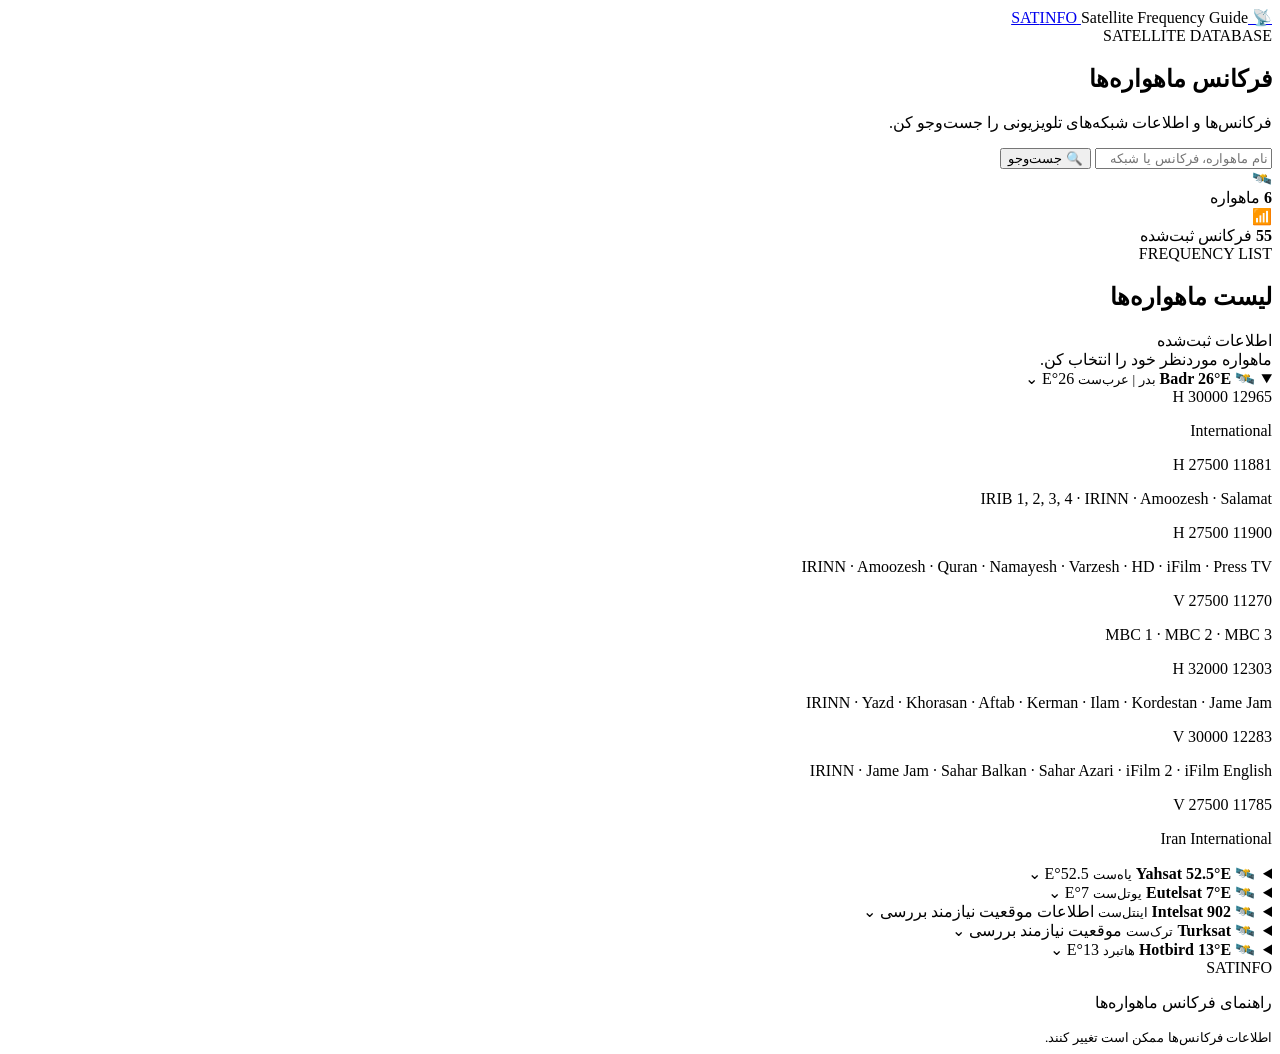
==== index.html @ f71c2d6f "Add files via upload" ====
<!DOCTYPE html>
<html lang="fa" dir="rtl">
<head>
    <meta charset="UTF-8">
    <meta name="viewport" content="width=device-width, initial-scale=1">

    <meta name="theme-color" content="#0b1120">
    <meta name="description"
          content="مرجع فرکانس ماهواره‌ها و اطلاعات شبکه‌های تلویزیونی">

    <title>SAT | فرکانس ماهواره‌ها</title>

    <link rel="stylesheet" href="Satsat.css">
    <script src="satsat.js" defer></script>
</head>

<body>

<header class="header">
    <a href="#" class="logo">
        <span class="logo-icon">📡</span>
        <span>SAT<span class="logo-blue">INFO</span></span>
    </a>

    <span class="header-label">Satellite Frequency Guide</span>
</header>

<main class="container">

    <section class="hero">
        <span class="hero-badge">SATELLITE DATABASE</span>

        <h1>فرکانس ماهواره‌ها</h1>

        <p>
            فرکانس‌ها و اطلاعات شبکه‌های تلویزیونی را جست‌وجو کن.
        </p>

        <form class="search-box" id="searchForm">
            <input
                type="search"
                id="search"
                placeholder="نام ماهواره، فرکانس یا شبکه..."
                autocomplete="off"
                aria-label="جست‌وجوی ماهواره، فرکانس یا شبکه"
            >

            <button type="submit" aria-label="جست‌وجو">
                🔍 جست‌وجو
            </button>
        </form>

        <button type="button" id="clearSearch" class="clear-button" hidden>
            پاک کردن جست‌وجو ✕
        </button>
    </section>

    <section class="stats">
        <div class="stat-card">
            <span class="stat-icon">🛰️</span>
            <div>
                <strong id="satelliteCount">6</strong>
                <span>ماهواره</span>
            </div>
        </div>

        <div class="stat-card">
            <span class="stat-icon">📶</span>
            <div>
                <strong id="frequencyCount">0</strong>
                <span>فرکانس ثبت‌شده</span>
            </div>
        </div>
    </section>

    <section class="frequency-section">

        <div class="section-heading">
            <div>
                <span class="section-label">FREQUENCY LIST</span>
                <h2>لیست ماهواره‌ها</h2>
            </div>

            <span class="live-badge">
                <span class="live-dot"></span>
                اطلاعات ثبت‌شده
            </span>
        </div>

        <div id="result" class="result" role="status" aria-live="polite">
            ماهواره موردنظر خود را انتخاب کن.
        </div>

        <div class="satellite-list">

            <!-- BADR -->
            <details class="sat-card" open>
                <summary>
                    <span class="sat-icon">🛰️</span>
                    <span class="sat-name">
                        <strong>Badr 26°E</strong>
                        <small>بدر | عرب‌ست</small>
                    </span>
                    <span class="sat-position">26°E</span>
                    <span class="arrow">⌄</span>
                </summary>

                <div class="frequency-list">

                    <article class="frequency-card">
                        <div class="frequency-number">12965 H 30000</div>
                        <p>International</p>
                    </article>

                    <article class="frequency-card">
                        <div class="frequency-number">11881 H 27500</div>
                        <p>IRIB 1, 2, 3, 4 · IRINN · Amoozesh · Salamat</p>
                    </article>

                    <article class="frequency-card">
                        <div class="frequency-number">11900 H 27500</div>
                        <p>IRINN · Amoozesh · Quran · Namayesh · Varzesh · HD · iFilm · Press TV</p>
                    </article>

                    <article class="frequency-card">
                        <div class="frequency-number">11270 V 27500</div>
                        <p>MBC 1 · MBC 2 · MBC 3</p>
                    </article>

                    <article class="frequency-card">
                        <div class="frequency-number">12303 H 32000</div>
                        <p>IRINN · Yazd · Khorasan · Aftab · Kerman · Ilam · Kordestan · Jame Jam</p>
                    </article>

                    <article class="frequency-card">
                        <div class="frequency-number">12283 V 30000</div>
                        <p>IRINN · Jame Jam · Sahar Balkan · Sahar Azari · iFilm 2 · iFilm English</p>
                    </article>

                    <article class="frequency-card">
                        <div class="frequency-number">11785 V 27500</div>
                        <p>Iran International</p>
                    </article>

                </div>
            </details>

            <!-- YAHSAT -->
            <details class="sat-card">
                <summary>
                    <span class="sat-icon">🛰️</span>
                    <span class="sat-name">
                        <strong>Yahsat 52.5°E</strong>
                        <small>یاه‌ست</small>
                    </span>
                    <span class="sat-position">52.5°E</span>
                    <span class="arrow">⌄</span>
                </summary>

                <div class="frequency-list">

                    <article class="frequency-card">
                        <div class="frequency-number">10761 V 27500</div>
                        <p>Mellig TV</p>
                    </article>

                    <article class="frequency-card">
                        <div class="frequency-number">11419 V 27500</div>
                        <p>Zed TV</p>
                    </article>

                    <article class="frequency-card">
                        <div class="frequency-number">10762 V 27500</div>
                        <p>NET TV · BBC News Persian · DeJ TV · Persian Doc · Persian Sport</p>
                    </article>

                    <article class="frequency-card">
                        <div class="frequency-number">11996 V 27500</div>
                        <p>BBC · VOA · Iran International · Iran Farda · CNN · MBC Persia · GOD TV</p>
                    </article>

                    <article class="frequency-card">
                        <div class="frequency-number">12595 V 27500</div>
                        <p>Azadi · Mohabat TV · Radio Javan · Hodh​​od TV</p>
                    </article>

                    <article class="frequency-card">
                        <div class="frequency-number">10887 V 27500</div>
                        <p>Persians · Radio Javan · Varzesh TV2 · XOTV · 24Box · Pershiana 2 · Pershiana 5</p>
                    </article>

                    <article class="frequency-card">
                        <div class="frequency-number">11766 V 27500</div>
                        <p>Kanal Jadid · Didgah TV · Khaneh Honarmandan · Persians Music · Tapes TV · ITN · T2 · 30TV · Ruby Music · Toosheh TV · My TV · Khanefilm · ATV · Ganghozor · Tin TV · PN TV</p>
                    </article>

                    <article class="frequency-card">
                        <div class="frequency-number">11881 V 27500</div>
                        <p>GEM · RUBIX · RIVER · GEM TV</p>
                    </article>

                    <article class="frequency-card">
                        <div class="frequency-number">11958 V 27500</div>
                        <p>Kalame TV · Khatere · Iran B Marz · Iran Beauty · Komala TV · Tile TV · Ruby One</p>
                    </article>

                    <article class="frequency-card">
                        <div class="frequency-number">12015 H 27500</div>
                        <p>TOLO HD · Lem​​at HD · TOLO News · Shamshad · 1TV HD · Tamadon · Noor TV · AMC · Afghan · Arezo TV</p>
                    </article>

                    <article class="frequency-card">
                        <div class="frequency-number">12034 V 27500</div>
                        <p>ONYX HD · RUBIX HD · RIVER HD · 24B HD · GEM TV</p>
                    </article>

                    <article class="frequency-card">
                        <div class="frequency-number">12149 V 27500</div>
                        <p>Golden TV · Interaz TV · City TV · Movie Time · Tapesh HD</p>
                    </article>

                    <article class="frequency-card">
                        <div class="frequency-number">10803 H 27500</div>
                        <p>Persiana 1–5 · Varzesh 1–4 · Poker TV</p>
                    </article>

                    <article class="frequency-card">
                        <div class="frequency-number">10845 V 27500</div>
                        <p>Persiana Junior · Persiana Cinema · Ava Series · 11TV · Zen TV · Asr TV · Oxir TV · Didar TV · Ava Family HD</p>
                    </article>

                    <article class="frequency-card">
                        <div class="frequency-number">11785 H 27500</div>
                        <p>اطلاعات شبکه ثبت نشده</p>
                    </article>

                    <article class="frequency-card">
                        <div class="frequency-number">10877 V 27500</div>
                        <p>اطلاعات شبکه ثبت نشده</p>
                    </article>

                    <article class="frequency-card">
                        <div class="frequency-number">10846 V 27500</div>
                        <p>اطلاعات شبکه ثبت نشده</p>
                    </article>

                    <article class="frequency-card">
                        <div class="frequency-number">11421 H 27500</div>
                        <p>اطلاعات شبکه ثبت نشده</p>
                    </article>

                    <article class="frequency-card">
                        <div class="frequency-number">11977 H 27500</div>
                        <p>اطلاعات شبکه ثبت نشده</p>
                    </article>

                    <article class="frequency-card">
                        <div class="frequency-number">11343 H 27500</div>
                        <p>اطلاعات شبکه ثبت نشده</p>
                    </article>

                    <article class="frequency-card">
                        <div class="frequency-number">12246 H 27500</div>
                        <p>اطلاعات شبکه ثبت نشده</p>
                    </article>

                    <article class="frequency-card">
                        <div class="frequency-number">11843 V 27500</div>
                        <p>International</p>
                    </article>

                </div>
            </details>

            <!-- EUTELSAT -->
            <details class="sat-card">
                <summary>
                    <span class="sat-icon">🛰️</span>
                    <span class="sat-name">
                        <strong>Eutelsat 7°E</strong>
                        <small>یوتل‌ست</small>
                    </span>
                    <span class="sat-position">7°E</span>
                    <span class="arrow">⌄</span>
                </summary>

                <div class="frequency-list">

                    <article class="frequency-card">
                        <div class="frequency-number">11262 H 27500</div>
                        <p>International</p>
                    </article>

                    <article class="frequency-card">
                        <div class="frequency-number">10721 H 22000</div>
                        <p>BBC · Simaye Azadi · Manoto</p>
                    </article>

                    <article class="frequency-card">
                        <div class="frequency-number">11304 H 22700</div>
                        <p>Melody HD · Confirm HD · Cineastes HD · Iran International</p>
                    </article>

                    <article class="frequency-card">
                        <div class="frequency-number">11221 H 27500</div>
                        <p>PARS TV · Andisheh TV · Iran International · Kanal Yek · Iran Farda</p>
                    </article>

                    <article class="frequency-card">
                        <div class="frequency-number">11345 H 27500</div>
                        <p>ICC · Didgah TV · Manoto · 4Music · Confirm · Cine Series · Avang</p>
                    </article>

                    <article class="frequency-card">
                        <div class="frequency-number">11324 V 29700</div>
                        <p>iFilm HD · PMC HD · Barbara TV HD · Manoto +1/+2 · Fashion TV HD</p>
                    </article>

                    <article class="frequency-card">
                        <div class="frequency-number">11387 H 27500</div>
                        <p>BBC Persia HD · Manoto +1/+2</p>
                    </article>

                    <article class="frequency-card">
                        <div class="frequency-number">11325 V 30000</div>
                        <p>Barbara HD · PMC HD · Manoto · Cine Film</p>
                    </article>

                </div>
            </details>

            <!-- INTELSAT -->
            <details class="sat-card">
                <summary>
                    <span class="sat-icon">🛰️</span>
                    <span class="sat-name">
                        <strong>Intelsat 902</strong>
                        <small>اینتل‌ست</small>
                    </span>
                    <span class="sat-position">اطلاعات موقعیت نیازمند بررسی</span>
                    <span class="arrow">⌄</span>
                </summary>

                <div class="frequency-list">

                    <article class="frequency-card">
                        <div class="frequency-number">11555 V 30000</div>
                        <p>IRIB 1, 2, 3, 4 · IRINN</p>
                    </article>

                    <article class="frequency-card">
                        <div class="frequency-number">11030 V 3500</div>
                        <p>اطلاعات شبکه ثبت نشده</p>
                    </article>

                    <article class="frequency-card">
                        <div class="frequency-number">11002 V 3500</div>
                        <p>اطلاعات شبکه ثبت نشده</p>
                    </article>

                    <article class="frequency-card">
                        <div class="frequency-number">10989 V 1600</div>
                        <p>اطلاعات شبکه ثبت نشده</p>
                    </article>

                </div>
            </details>

            <!-- TURKSAT -->
            <details class="sat-card">
                <summary>
                    <span class="sat-icon">🛰️</span>
                    <span class="sat-name">
                        <strong>Turksat</strong>
                        <small>ترک‌ست</small>
                    </span>
                    <span class="sat-position">موقعیت نیازمند بررسی</span>
                    <span class="arrow">⌄</span>
                </summary>

                <div class="frequency-list">

                    <article class="frequency-card">
                        <div class="frequency-number">11637 H 30000</div>
                        <p>IRIB 1, 2, 3, 4 · Tehran</p>
                    </article>

                    <article class="frequency-card">
                        <div class="frequency-number">11785 H 27500</div>
                        <p>اطلاعات شبکه ثبت نشده</p>
                    </article>

                    <article class="frequency-card">
                        <div class="frequency-number">11977 H 27500</div>
                        <p>اطلاعات شبکه ثبت نشده</p>
                    </article>

                    <article class="frequency-card">
                        <div class="frequency-number">12329 H 6666</div>
                        <p>اطلاعات شبکه ثبت نشده</p>
                    </article>

                    <article class="frequency-card">
                        <div class="frequency-number">12015 H 27500</div>
                        <p>اطلاعات شبکه ثبت نشده</p>
                    </article>

                    <article class="frequency-card">
                        <div class="frequency-number">12356 H 7100</div>
                        <p>اطلاعات شبکه ثبت نشده</p>
                    </article>

                    <article class="frequency-card">
                        <div class="frequency-number">12245 H 27500</div>
                        <p>اطلاعات شبکه ثبت نشده</p>
                    </article>

                </div>
            </details>

            <!-- HOTBIRD -->
            <details class="sat-card">
                <summary>
                    <span class="sat-icon">🛰️</span>
                    <span class="sat-name">
                        <strong>Hotbird 13°E</strong>
                        <small>هاتبرد</small>
                    </span>
                    <span class="sat-position">13°E</span>
                    <span class="arrow">⌄</span>
                </summary>

                <div class="frequency-list">

                    <article class="frequency-card">
                        <div class="frequency-number">10775 H 30000</div>
                        <p>IRINN · Quran · iFilm · Nasim · Jame Jam · Press TV</p>
                    </article>

                    <article class="frequency-card">
                        <div class="frequency-number">12322 H 27500</div>
                        <p>BBC Persian · Iran International</p>
                    </article>

                    <article class="frequency-card">
                        <div class="frequency-number">11137 H 27500</div>
                        <p>اطلاعات شبکه ثبت نشده</p>
                    </article>

                    <article class="frequency-card">
                        <div class="frequency-number">12226 V 27500</div>
                        <p>اطلاعات شبکه ثبت نشده</p>
                    </article>

                    <article class="frequency-card">
                        <div class="frequency-number">11373 H 27500</div>
                        <p>اطلاعات شبکه ثبت نشده</p>
                    </article>

                    <article class="frequency-card">
                        <div class="frequency-number">11604 H 27500</div>
                        <p>اطلاعات شبکه ثبت نشده</p>
                    </article>

                    <article class="frequency-card">
                        <div class="frequency-number">11471 V 27500</div>
                        <p>اطلاعات شبکه ثبت نشده</p>
                    </article>

                </div>
            </details>

        </div>

        <div id="emptyState" class="empty-state" hidden>
            <span>🔎</span>
            <h3>نتیجه‌ای پیدا نشد</h3>
            <p>نام ماهواره، شبکه یا فرکانس را بررسی کن.</p>
        </div>

    </section>

</main>

<footer class="footer">
    <div class="footer-logo">SAT<span>INFO</span></div>
    <p>راهنمای فرکانس ماهواره‌ها</p>
    <small>اطلاعات فرکانس‌ها ممکن است تغییر کنند.</small>
</footer>

</body>
</html>
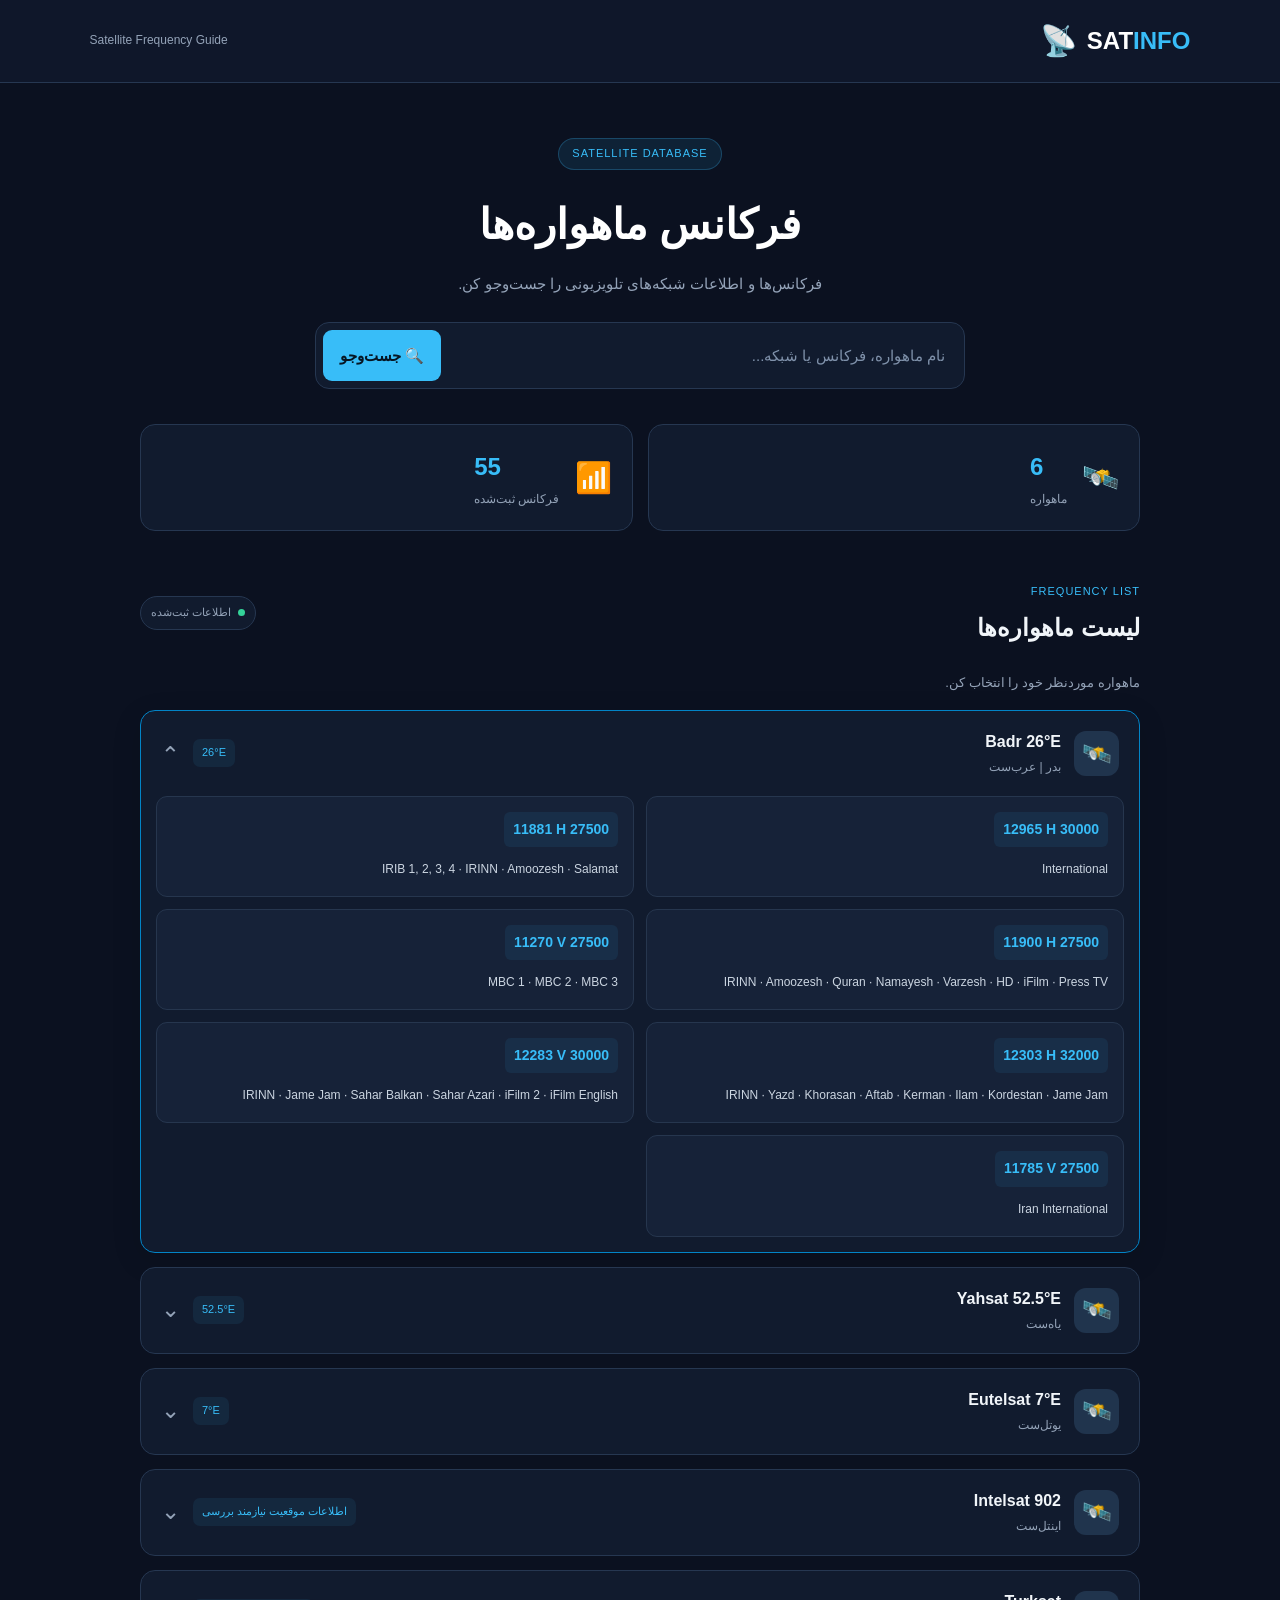
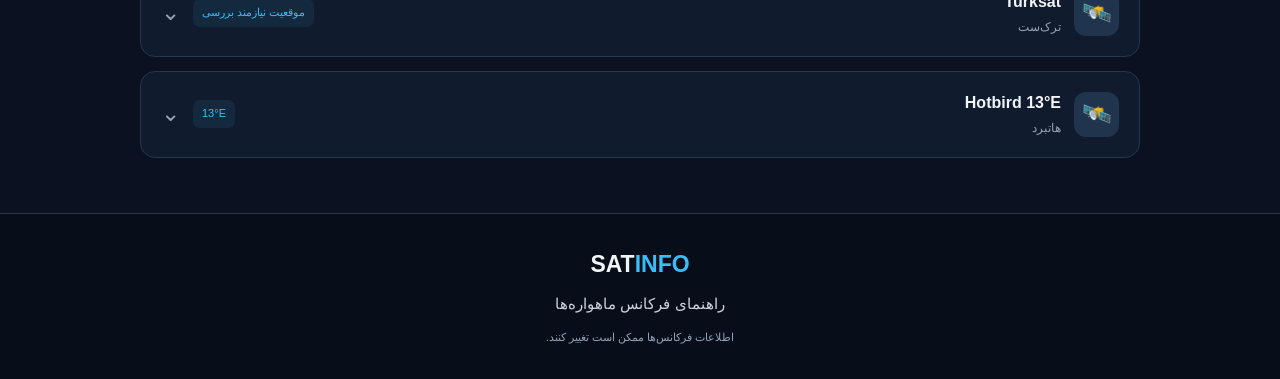
==== commit a50f7b97: "Update index.html" ====
--- a/index.html
+++ b/index.html
@@ -1,492 +1,492 @@
-<!DOCTYPE html>
-<html lang="fa" dir="rtl">
-<head>
-    <meta charset="UTF-8">
-    <meta name="viewport" content="width=device-width, initial-scale=1">
-
-    <meta name="theme-color" content="#0b1120">
-    <meta name="description"
-          content="مرجع فرکانس ماهواره‌ها و اطلاعات شبکه‌های تلویزیونی">
-
-    <title>SAT | فرکانس ماهواره‌ها</title>
-
-    <link rel="stylesheet" href="Satsat.css">
-    <script src="satsat.js" defer></script>
-</head>
-
-<body>
-
-<header class="header">
-    <a href="#" class="logo">
-        <span class="logo-icon">📡</span>
-        <span>SAT<span class="logo-blue">INFO</span></span>
-    </a>
-
-    <span class="header-label">Satellite Frequency Guide</span>
-</header>
-
-<main class="container">
-
-    <section class="hero">
-        <span class="hero-badge">SATELLITE DATABASE</span>
-
-        <h1>فرکانس ماهواره‌ها</h1>
-
-        <p>
-            فرکانس‌ها و اطلاعات شبکه‌های تلویزیونی را جست‌وجو کن.
-        </p>
-
-        <form class="search-box" id="searchForm">
-            <input
-                type="search"
-                id="search"
-                placeholder="نام ماهواره، فرکانس یا شبکه..."
-                autocomplete="off"
-                aria-label="جست‌وجوی ماهواره، فرکانس یا شبکه"
-            >
-
-            <button type="submit" aria-label="جست‌وجو">
-                🔍 جست‌وجو
-            </button>
-        </form>
-
-        <button type="button" id="clearSearch" class="clear-button" hidden>
-            پاک کردن جست‌وجو ✕
-        </button>
-    </section>
-
-    <section class="stats">
-        <div class="stat-card">
-            <span class="stat-icon">🛰️</span>
-            <div>
-                <strong id="satelliteCount">6</strong>
-                <span>ماهواره</span>
-            </div>
-        </div>
-
-        <div class="stat-card">
-            <span class="stat-icon">📶</span>
-            <div>
-                <strong id="frequencyCount">0</strong>
-                <span>فرکانس ثبت‌شده</span>
-            </div>
-        </div>
-    </section>
-
-    <section class="frequency-section">
-
-        <div class="section-heading">
-            <div>
-                <span class="section-label">FREQUENCY LIST</span>
-                <h2>لیست ماهواره‌ها</h2>
-            </div>
-
-            <span class="live-badge">
-                <span class="live-dot"></span>
-                اطلاعات ثبت‌شده
-            </span>
-        </div>
-
-        <div id="result" class="result" role="status" aria-live="polite">
-            ماهواره موردنظر خود را انتخاب کن.
-        </div>
-
-        <div class="satellite-list">
-
-            <!-- BADR -->
-            <details class="sat-card" open>
-                <summary>
-                    <span class="sat-icon">🛰️</span>
-                    <span class="sat-name">
-                        <strong>Badr 26°E</strong>
-                        <small>بدر | عرب‌ست</small>
-                    </span>
-                    <span class="sat-position">26°E</span>
-                    <span class="arrow">⌄</span>
-                </summary>
-
-                <div class="frequency-list">
-
-                    <article class="frequency-card">
-                        <div class="frequency-number">12965 H 30000</div>
-                        <p>International</p>
-                    </article>
-
-                    <article class="frequency-card">
-                        <div class="frequency-number">11881 H 27500</div>
-                        <p>IRIB 1, 2, 3, 4 · IRINN · Amoozesh · Salamat</p>
-                    </article>
-
-                    <article class="frequency-card">
-                        <div class="frequency-number">11900 H 27500</div>
-                        <p>IRINN · Amoozesh · Quran · Namayesh · Varzesh · HD · iFilm · Press TV</p>
-                    </article>
-
-                    <article class="frequency-card">
-                        <div class="frequency-number">11270 V 27500</div>
-                        <p>MBC 1 · MBC 2 · MBC 3</p>
-                    </article>
-
-                    <article class="frequency-card">
-                        <div class="frequency-number">12303 H 32000</div>
-                        <p>IRINN · Yazd · Khorasan · Aftab · Kerman · Ilam · Kordestan · Jame Jam</p>
-                    </article>
-
-                    <article class="frequency-card">
-                        <div class="frequency-number">12283 V 30000</div>
-                        <p>IRINN · Jame Jam · Sahar Balkan · Sahar Azari · iFilm 2 · iFilm English</p>
-                    </article>
-
-                    <article class="frequency-card">
-                        <div class="frequency-number">11785 V 27500</div>
-                        <p>Iran International</p>
-                    </article>
-
-                </div>
-            </details>
-
-            <!-- YAHSAT -->
-            <details class="sat-card">
-                <summary>
-                    <span class="sat-icon">🛰️</span>
-                    <span class="sat-name">
-                        <strong>Yahsat 52.5°E</strong>
-                        <small>یاه‌ست</small>
-                    </span>
-                    <span class="sat-position">52.5°E</span>
-                    <span class="arrow">⌄</span>
-                </summary>
-
-                <div class="frequency-list">
-
-                    <article class="frequency-card">
-                        <div class="frequency-number">10761 V 27500</div>
-                        <p>Mellig TV</p>
-                    </article>
-
-                    <article class="frequency-card">
-                        <div class="frequency-number">11419 V 27500</div>
-                        <p>Zed TV</p>
-                    </article>
-
-                    <article class="frequency-card">
-                        <div class="frequency-number">10762 V 27500</div>
-                        <p>NET TV · BBC News Persian · DeJ TV · Persian Doc · Persian Sport</p>
-                    </article>
-
-                    <article class="frequency-card">
-                        <div class="frequency-number">11996 V 27500</div>
-                        <p>BBC · VOA · Iran International · Iran Farda · CNN · MBC Persia · GOD TV</p>
-                    </article>
-
-                    <article class="frequency-card">
-                        <div class="frequency-number">12595 V 27500</div>
-                        <p>Azadi · Mohabat TV · Radio Javan · Hodh​​od TV</p>
-                    </article>
-
-                    <article class="frequency-card">
-                        <div class="frequency-number">10887 V 27500</div>
-                        <p>Persians · Radio Javan · Varzesh TV2 · XOTV · 24Box · Pershiana 2 · Pershiana 5</p>
-                    </article>
-
-                    <article class="frequency-card">
-                        <div class="frequency-number">11766 V 27500</div>
-                        <p>Kanal Jadid · Didgah TV · Khaneh Honarmandan · Persians Music · Tapes TV · ITN · T2 · 30TV · Ruby Music · Toosheh TV · My TV · Khanefilm · ATV · Ganghozor · Tin TV · PN TV</p>
-                    </article>
-
-                    <article class="frequency-card">
-                        <div class="frequency-number">11881 V 27500</div>
-                        <p>GEM · RUBIX · RIVER · GEM TV</p>
-                    </article>
-
-                    <article class="frequency-card">
-                        <div class="frequency-number">11958 V 27500</div>
-                        <p>Kalame TV · Khatere · Iran B Marz · Iran Beauty · Komala TV · Tile TV · Ruby One</p>
-                    </article>
-
-                    <article class="frequency-card">
-                        <div class="frequency-number">12015 H 27500</div>
-                        <p>TOLO HD · Lem​​at HD · TOLO News · Shamshad · 1TV HD · Tamadon · Noor TV · AMC · Afghan · Arezo TV</p>
-                    </article>
-
-                    <article class="frequency-card">
-                        <div class="frequency-number">12034 V 27500</div>
-                        <p>ONYX HD · RUBIX HD · RIVER HD · 24B HD · GEM TV</p>
-                    </article>
-
-                    <article class="frequency-card">
-                        <div class="frequency-number">12149 V 27500</div>
-                        <p>Golden TV · Interaz TV · City TV · Movie Time · Tapesh HD</p>
-                    </article>
-
-                    <article class="frequency-card">
-                        <div class="frequency-number">10803 H 27500</div>
-                        <p>Persiana 1–5 · Varzesh 1–4 · Poker TV</p>
-                    </article>
-
-                    <article class="frequency-card">
-                        <div class="frequency-number">10845 V 27500</div>
-                        <p>Persiana Junior · Persiana Cinema · Ava Series · 11TV · Zen TV · Asr TV · Oxir TV · Didar TV · Ava Family HD</p>
-                    </article>
-
-                    <article class="frequency-card">
-                        <div class="frequency-number">11785 H 27500</div>
-                        <p>اطلاعات شبکه ثبت نشده</p>
-                    </article>
-
-                    <article class="frequency-card">
-                        <div class="frequency-number">10877 V 27500</div>
-                        <p>اطلاعات شبکه ثبت نشده</p>
-                    </article>
-
-                    <article class="frequency-card">
-                        <div class="frequency-number">10846 V 27500</div>
-                        <p>اطلاعات شبکه ثبت نشده</p>
-                    </article>
-
-                    <article class="frequency-card">
-                        <div class="frequency-number">11421 H 27500</div>
-                        <p>اطلاعات شبکه ثبت نشده</p>
-                    </article>
-
-                    <article class="frequency-card">
-                        <div class="frequency-number">11977 H 27500</div>
-                        <p>اطلاعات شبکه ثبت نشده</p>
-                    </article>
-
-                    <article class="frequency-card">
-                        <div class="frequency-number">11343 H 27500</div>
-                        <p>اطلاعات شبکه ثبت نشده</p>
-                    </article>
-
-                    <article class="frequency-card">
-                        <div class="frequency-number">12246 H 27500</div>
-                        <p>اطلاعات شبکه ثبت نشده</p>
-                    </article>
-
-                    <article class="frequency-card">
-                        <div class="frequency-number">11843 V 27500</div>
-                        <p>International</p>
-                    </article>
-
-                </div>
-            </details>
-
-            <!-- EUTELSAT -->
-            <details class="sat-card">
-                <summary>
-                    <span class="sat-icon">🛰️</span>
-                    <span class="sat-name">
-                        <strong>Eutelsat 7°E</strong>
-                        <small>یوتل‌ست</small>
-                    </span>
-                    <span class="sat-position">7°E</span>
-                    <span class="arrow">⌄</span>
-                </summary>
-
-                <div class="frequency-list">
-
-                    <article class="frequency-card">
-                        <div class="frequency-number">11262 H 27500</div>
-                        <p>International</p>
-                    </article>
-
-                    <article class="frequency-card">
-                        <div class="frequency-number">10721 H 22000</div>
-                        <p>BBC · Simaye Azadi · Manoto</p>
-                    </article>
-
-                    <article class="frequency-card">
-                        <div class="frequency-number">11304 H 22700</div>
-                        <p>Melody HD · Confirm HD · Cineastes HD · Iran International</p>
-                    </article>
-
-                    <article class="frequency-card">
-                        <div class="frequency-number">11221 H 27500</div>
-                        <p>PARS TV · Andisheh TV · Iran International · Kanal Yek · Iran Farda</p>
-                    </article>
-
-                    <article class="frequency-card">
-                        <div class="frequency-number">11345 H 27500</div>
-                        <p>ICC · Didgah TV · Manoto · 4Music · Confirm · Cine Series · Avang</p>
-                    </article>
-
-                    <article class="frequency-card">
-                        <div class="frequency-number">11324 V 29700</div>
-                        <p>iFilm HD · PMC HD · Barbara TV HD · Manoto +1/+2 · Fashion TV HD</p>
-                    </article>
-
-                    <article class="frequency-card">
-                        <div class="frequency-number">11387 H 27500</div>
-                        <p>BBC Persia HD · Manoto +1/+2</p>
-                    </article>
-
-                    <article class="frequency-card">
-                        <div class="frequency-number">11325 V 30000</div>
-                        <p>Barbara HD · PMC HD · Manoto · Cine Film</p>
-                    </article>
-
-                </div>
-            </details>
-
-            <!-- INTELSAT -->
-            <details class="sat-card">
-                <summary>
-                    <span class="sat-icon">🛰️</span>
-                    <span class="sat-name">
-                        <strong>Intelsat 902</strong>
-                        <small>اینتل‌ست</small>
-                    </span>
-                    <span class="sat-position">اطلاعات موقعیت نیازمند بررسی</span>
-                    <span class="arrow">⌄</span>
-                </summary>
-
-                <div class="frequency-list">
-
-                    <article class="frequency-card">
-                        <div class="frequency-number">11555 V 30000</div>
-                        <p>IRIB 1, 2, 3, 4 · IRINN</p>
-                    </article>
-
-                    <article class="frequency-card">
-                        <div class="frequency-number">11030 V 3500</div>
-                        <p>اطلاعات شبکه ثبت نشده</p>
-                    </article>
-
-                    <article class="frequency-card">
-                        <div class="frequency-number">11002 V 3500</div>
-                        <p>اطلاعات شبکه ثبت نشده</p>
-                    </article>
-
-                    <article class="frequency-card">
-                        <div class="frequency-number">10989 V 1600</div>
-                        <p>اطلاعات شبکه ثبت نشده</p>
-                    </article>
-
-                </div>
-            </details>
-
-            <!-- TURKSAT -->
-            <details class="sat-card">
-                <summary>
-                    <span class="sat-icon">🛰️</span>
-                    <span class="sat-name">
-                        <strong>Turksat</strong>
-                        <small>ترک‌ست</small>
-                    </span>
-                    <span class="sat-position">موقعیت نیازمند بررسی</span>
-                    <span class="arrow">⌄</span>
-                </summary>
-
-                <div class="frequency-list">
-
-                    <article class="frequency-card">
-                        <div class="frequency-number">11637 H 30000</div>
-                        <p>IRIB 1, 2, 3, 4 · Tehran</p>
-                    </article>
-
-                    <article class="frequency-card">
-                        <div class="frequency-number">11785 H 27500</div>
-                        <p>اطلاعات شبکه ثبت نشده</p>
-                    </article>
-
-                    <article class="frequency-card">
-                        <div class="frequency-number">11977 H 27500</div>
-                        <p>اطلاعات شبکه ثبت نشده</p>
-                    </article>
-
-                    <article class="frequency-card">
-                        <div class="frequency-number">12329 H 6666</div>
-                        <p>اطلاعات شبکه ثبت نشده</p>
-                    </article>
-
-                    <article class="frequency-card">
-                        <div class="frequency-number">12015 H 27500</div>
-                        <p>اطلاعات شبکه ثبت نشده</p>
-                    </article>
-
-                    <article class="frequency-card">
-                        <div class="frequency-number">12356 H 7100</div>
-                        <p>اطلاعات شبکه ثبت نشده</p>
-                    </article>
-
-                    <article class="frequency-card">
-                        <div class="frequency-number">12245 H 27500</div>
-                        <p>اطلاعات شبکه ثبت نشده</p>
-                    </article>
-
-                </div>
-            </details>
-
-            <!-- HOTBIRD -->
-            <details class="sat-card">
-                <summary>
-                    <span class="sat-icon">🛰️</span>
-                    <span class="sat-name">
-                        <strong>Hotbird 13°E</strong>
-                        <small>هاتبرد</small>
-                    </span>
-                    <span class="sat-position">13°E</span>
-                    <span class="arrow">⌄</span>
-                </summary>
-
-                <div class="frequency-list">
-
-                    <article class="frequency-card">
-                        <div class="frequency-number">10775 H 30000</div>
-                        <p>IRINN · Quran · iFilm · Nasim · Jame Jam · Press TV</p>
-                    </article>
-
-                    <article class="frequency-card">
-                        <div class="frequency-number">12322 H 27500</div>
-                        <p>BBC Persian · Iran International</p>
-                    </article>
-
-                    <article class="frequency-card">
-                        <div class="frequency-number">11137 H 27500</div>
-                        <p>اطلاعات شبکه ثبت نشده</p>
-                    </article>
-
-                    <article class="frequency-card">
-                        <div class="frequency-number">12226 V 27500</div>
-                        <p>اطلاعات شبکه ثبت نشده</p>
-                    </article>
-
-                    <article class="frequency-card">
-                        <div class="frequency-number">11373 H 27500</div>
-                        <p>اطلاعات شبکه ثبت نشده</p>
-                    </article>
-
-                    <article class="frequency-card">
-                        <div class="frequency-number">11604 H 27500</div>
-                        <p>اطلاعات شبکه ثبت نشده</p>
-                    </article>
-
-                    <article class="frequency-card">
-                        <div class="frequency-number">11471 V 27500</div>
-                        <p>اطلاعات شبکه ثبت نشده</p>
-                    </article>
-
-                </div>
-            </details>
-
-        </div>
-
-        <div id="emptyState" class="empty-state" hidden>
-            <span>🔎</span>
-            <h3>نتیجه‌ای پیدا نشد</h3>
-            <p>نام ماهواره، شبکه یا فرکانس را بررسی کن.</p>
-        </div>
-
-    </section>
-
-</main>
-
-<footer class="footer">
-    <div class="footer-logo">SAT<span>INFO</span></div>
-    <p>راهنمای فرکانس ماهواره‌ها</p>
-    <small>اطلاعات فرکانس‌ها ممکن است تغییر کنند.</small>
-</footer>
-
-</body>
-</html>+<!DOCTYPE html>
+<html lang="fa" dir="rtl">
+<head>
+    <meta charset="UTF-8">
+    <meta name="viewport" content="width=device-width, initial-scale=1">
+
+    <meta name="theme-color" content="#0b1120">
+    <meta name="description"
+          content="مرجع فرکانس ماهواره‌ها و اطلاعات شبکه‌های تلویزیونی">
+
+    <title>SAT | فرکانس ماهواره‌ها</title>
+
+    <link rel="stylesheet" href="satsat.css">
+    <script src="satsat.js" defer></script>
+</head>
+
+<body>
+
+<header class="header">
+    <a href="#" class="logo">
+        <span class="logo-icon">📡</span>
+        <span>SAT<span class="logo-blue">INFO</span></span>
+    </a>
+
+    <span class="header-label">Satellite Frequency Guide</span>
+</header>
+
+<main class="container">
+
+    <section class="hero">
+        <span class="hero-badge">SATELLITE DATABASE</span>
+
+        <h1>فرکانس ماهواره‌ها</h1>
+
+        <p>
+            فرکانس‌ها و اطلاعات شبکه‌های تلویزیونی را جست‌وجو کن.
+        </p>
+
+        <form class="search-box" id="searchForm">
+            <input
+                type="search"
+                id="search"
+                placeholder="نام ماهواره، فرکانس یا شبکه..."
+                autocomplete="off"
+                aria-label="جست‌وجوی ماهواره، فرکانس یا شبکه"
+            >
+
+            <button type="submit" aria-label="جست‌وجو">
+                🔍 جست‌وجو
+            </button>
+        </form>
+
+        <button type="button" id="clearSearch" class="clear-button" hidden>
+            پاک کردن جست‌وجو ✕
+        </button>
+    </section>
+
+    <section class="stats">
+        <div class="stat-card">
+            <span class="stat-icon">🛰️</span>
+            <div>
+                <strong id="satelliteCount">6</strong>
+                <span>ماهواره</span>
+            </div>
+        </div>
+
+        <div class="stat-card">
+            <span class="stat-icon">📶</span>
+            <div>
+                <strong id="frequencyCount">0</strong>
+                <span>فرکانس ثبت‌شده</span>
+            </div>
+        </div>
+    </section>
+
+    <section class="frequency-section">
+
+        <div class="section-heading">
+            <div>
+                <span class="section-label">FREQUENCY LIST</span>
+                <h2>لیست ماهواره‌ها</h2>
+            </div>
+
+            <span class="live-badge">
+                <span class="live-dot"></span>
+                اطلاعات ثبت‌شده
+            </span>
+        </div>
+
+        <div id="result" class="result" role="status" aria-live="polite">
+            ماهواره موردنظر خود را انتخاب کن.
+        </div>
+
+        <div class="satellite-list">
+
+            <!-- BADR -->
+            <details class="sat-card" open>
+                <summary>
+                    <span class="sat-icon">🛰️</span>
+                    <span class="sat-name">
+                        <strong>Badr 26°E</strong>
+                        <small>بدر | عرب‌ست</small>
+                    </span>
+                    <span class="sat-position">26°E</span>
+                    <span class="arrow">⌄</span>
+                </summary>
+
+                <div class="frequency-list">
+
+                    <article class="frequency-card">
+                        <div class="frequency-number">12965 H 30000</div>
+                        <p>International</p>
+                    </article>
+
+                    <article class="frequency-card">
+                        <div class="frequency-number">11881 H 27500</div>
+                        <p>IRIB 1, 2, 3, 4 · IRINN · Amoozesh · Salamat</p>
+                    </article>
+
+                    <article class="frequency-card">
+                        <div class="frequency-number">11900 H 27500</div>
+                        <p>IRINN · Amoozesh · Quran · Namayesh · Varzesh · HD · iFilm · Press TV</p>
+                    </article>
+
+                    <article class="frequency-card">
+                        <div class="frequency-number">11270 V 27500</div>
+                        <p>MBC 1 · MBC 2 · MBC 3</p>
+                    </article>
+
+                    <article class="frequency-card">
+                        <div class="frequency-number">12303 H 32000</div>
+                        <p>IRINN · Yazd · Khorasan · Aftab · Kerman · Ilam · Kordestan · Jame Jam</p>
+                    </article>
+
+                    <article class="frequency-card">
+                        <div class="frequency-number">12283 V 30000</div>
+                        <p>IRINN · Jame Jam · Sahar Balkan · Sahar Azari · iFilm 2 · iFilm English</p>
+                    </article>
+
+                    <article class="frequency-card">
+                        <div class="frequency-number">11785 V 27500</div>
+                        <p>Iran International</p>
+                    </article>
+
+                </div>
+            </details>
+
+            <!-- YAHSAT -->
+            <details class="sat-card">
+                <summary>
+                    <span class="sat-icon">🛰️</span>
+                    <span class="sat-name">
+                        <strong>Yahsat 52.5°E</strong>
+                        <small>یاه‌ست</small>
+                    </span>
+                    <span class="sat-position">52.5°E</span>
+                    <span class="arrow">⌄</span>
+                </summary>
+
+                <div class="frequency-list">
+
+                    <article class="frequency-card">
+                        <div class="frequency-number">10761 V 27500</div>
+                        <p>Mellig TV</p>
+                    </article>
+
+                    <article class="frequency-card">
+                        <div class="frequency-number">11419 V 27500</div>
+                        <p>Zed TV</p>
+                    </article>
+
+                    <article class="frequency-card">
+                        <div class="frequency-number">10762 V 27500</div>
+                        <p>NET TV · BBC News Persian · DeJ TV · Persian Doc · Persian Sport</p>
+                    </article>
+
+                    <article class="frequency-card">
+                        <div class="frequency-number">11996 V 27500</div>
+                        <p>BBC · VOA · Iran International · Iran Farda · CNN · MBC Persia · GOD TV</p>
+                    </article>
+
+                    <article class="frequency-card">
+                        <div class="frequency-number">12595 V 27500</div>
+                        <p>Azadi · Mohabat TV · Radio Javan · Hodh​​od TV</p>
+                    </article>
+
+                    <article class="frequency-card">
+                        <div class="frequency-number">10887 V 27500</div>
+                        <p>Persians · Radio Javan · Varzesh TV2 · XOTV · 24Box · Pershiana 2 · Pershiana 5</p>
+                    </article>
+
+                    <article class="frequency-card">
+                        <div class="frequency-number">11766 V 27500</div>
+                        <p>Kanal Jadid · Didgah TV · Khaneh Honarmandan · Persians Music · Tapes TV · ITN · T2 · 30TV · Ruby Music · Toosheh TV · My TV · Khanefilm · ATV · Ganghozor · Tin TV · PN TV</p>
+                    </article>
+
+                    <article class="frequency-card">
+                        <div class="frequency-number">11881 V 27500</div>
+                        <p>GEM · RUBIX · RIVER · GEM TV</p>
+                    </article>
+
+                    <article class="frequency-card">
+                        <div class="frequency-number">11958 V 27500</div>
+                        <p>Kalame TV · Khatere · Iran B Marz · Iran Beauty · Komala TV · Tile TV · Ruby One</p>
+                    </article>
+
+                    <article class="frequency-card">
+                        <div class="frequency-number">12015 H 27500</div>
+                        <p>TOLO HD · Lem​​at HD · TOLO News · Shamshad · 1TV HD · Tamadon · Noor TV · AMC · Afghan · Arezo TV</p>
+                    </article>
+
+                    <article class="frequency-card">
+                        <div class="frequency-number">12034 V 27500</div>
+                        <p>ONYX HD · RUBIX HD · RIVER HD · 24B HD · GEM TV</p>
+                    </article>
+
+                    <article class="frequency-card">
+                        <div class="frequency-number">12149 V 27500</div>
+                        <p>Golden TV · Interaz TV · City TV · Movie Time · Tapesh HD</p>
+                    </article>
+
+                    <article class="frequency-card">
+                        <div class="frequency-number">10803 H 27500</div>
+                        <p>Persiana 1–5 · Varzesh 1–4 · Poker TV</p>
+                    </article>
+
+                    <article class="frequency-card">
+                        <div class="frequency-number">10845 V 27500</div>
+                        <p>Persiana Junior · Persiana Cinema · Ava Series · 11TV · Zen TV · Asr TV · Oxir TV · Didar TV · Ava Family HD</p>
+                    </article>
+
+                    <article class="frequency-card">
+                        <div class="frequency-number">11785 H 27500</div>
+                        <p>اطلاعات شبکه ثبت نشده</p>
+                    </article>
+
+                    <article class="frequency-card">
+                        <div class="frequency-number">10877 V 27500</div>
+                        <p>اطلاعات شبکه ثبت نشده</p>
+                    </article>
+
+                    <article class="frequency-card">
+                        <div class="frequency-number">10846 V 27500</div>
+                        <p>اطلاعات شبکه ثبت نشده</p>
+                    </article>
+
+                    <article class="frequency-card">
+                        <div class="frequency-number">11421 H 27500</div>
+                        <p>اطلاعات شبکه ثبت نشده</p>
+                    </article>
+
+                    <article class="frequency-card">
+                        <div class="frequency-number">11977 H 27500</div>
+                        <p>اطلاعات شبکه ثبت نشده</p>
+                    </article>
+
+                    <article class="frequency-card">
+                        <div class="frequency-number">11343 H 27500</div>
+                        <p>اطلاعات شبکه ثبت نشده</p>
+                    </article>
+
+                    <article class="frequency-card">
+                        <div class="frequency-number">12246 H 27500</div>
+                        <p>اطلاعات شبکه ثبت نشده</p>
+                    </article>
+
+                    <article class="frequency-card">
+                        <div class="frequency-number">11843 V 27500</div>
+                        <p>International</p>
+                    </article>
+
+                </div>
+            </details>
+
+            <!-- EUTELSAT -->
+            <details class="sat-card">
+                <summary>
+                    <span class="sat-icon">🛰️</span>
+                    <span class="sat-name">
+                        <strong>Eutelsat 7°E</strong>
+                        <small>یوتل‌ست</small>
+                    </span>
+                    <span class="sat-position">7°E</span>
+                    <span class="arrow">⌄</span>
+                </summary>
+
+                <div class="frequency-list">
+
+                    <article class="frequency-card">
+                        <div class="frequency-number">11262 H 27500</div>
+                        <p>International</p>
+                    </article>
+
+                    <article class="frequency-card">
+                        <div class="frequency-number">10721 H 22000</div>
+                        <p>BBC · Simaye Azadi · Manoto</p>
+                    </article>
+
+                    <article class="frequency-card">
+                        <div class="frequency-number">11304 H 22700</div>
+                        <p>Melody HD · Confirm HD · Cineastes HD · Iran International</p>
+                    </article>
+
+                    <article class="frequency-card">
+                        <div class="frequency-number">11221 H 27500</div>
+                        <p>PARS TV · Andisheh TV · Iran International · Kanal Yek · Iran Farda</p>
+                    </article>
+
+                    <article class="frequency-card">
+                        <div class="frequency-number">11345 H 27500</div>
+                        <p>ICC · Didgah TV · Manoto · 4Music · Confirm · Cine Series · Avang</p>
+                    </article>
+
+                    <article class="frequency-card">
+                        <div class="frequency-number">11324 V 29700</div>
+                        <p>iFilm HD · PMC HD · Barbara TV HD · Manoto +1/+2 · Fashion TV HD</p>
+                    </article>
+
+                    <article class="frequency-card">
+                        <div class="frequency-number">11387 H 27500</div>
+                        <p>BBC Persia HD · Manoto +1/+2</p>
+                    </article>
+
+                    <article class="frequency-card">
+                        <div class="frequency-number">11325 V 30000</div>
+                        <p>Barbara HD · PMC HD · Manoto · Cine Film</p>
+                    </article>
+
+                </div>
+            </details>
+
+            <!-- INTELSAT -->
+            <details class="sat-card">
+                <summary>
+                    <span class="sat-icon">🛰️</span>
+                    <span class="sat-name">
+                        <strong>Intelsat 902</strong>
+                        <small>اینتل‌ست</small>
+                    </span>
+                    <span class="sat-position">اطلاعات موقعیت نیازمند بررسی</span>
+                    <span class="arrow">⌄</span>
+                </summary>
+
+                <div class="frequency-list">
+
+                    <article class="frequency-card">
+                        <div class="frequency-number">11555 V 30000</div>
+                        <p>IRIB 1, 2, 3, 4 · IRINN</p>
+                    </article>
+
+                    <article class="frequency-card">
+                        <div class="frequency-number">11030 V 3500</div>
+                        <p>اطلاعات شبکه ثبت نشده</p>
+                    </article>
+
+                    <article class="frequency-card">
+                        <div class="frequency-number">11002 V 3500</div>
+                        <p>اطلاعات شبکه ثبت نشده</p>
+                    </article>
+
+                    <article class="frequency-card">
+                        <div class="frequency-number">10989 V 1600</div>
+                        <p>اطلاعات شبکه ثبت نشده</p>
+                    </article>
+
+                </div>
+            </details>
+
+            <!-- TURKSAT -->
+            <details class="sat-card">
+                <summary>
+                    <span class="sat-icon">🛰️</span>
+                    <span class="sat-name">
+                        <strong>Turksat</strong>
+                        <small>ترک‌ست</small>
+                    </span>
+                    <span class="sat-position">موقعیت نیازمند بررسی</span>
+                    <span class="arrow">⌄</span>
+                </summary>
+
+                <div class="frequency-list">
+
+                    <article class="frequency-card">
+                        <div class="frequency-number">11637 H 30000</div>
+                        <p>IRIB 1, 2, 3, 4 · Tehran</p>
+                    </article>
+
+                    <article class="frequency-card">
+                        <div class="frequency-number">11785 H 27500</div>
+                        <p>اطلاعات شبکه ثبت نشده</p>
+                    </article>
+
+                    <article class="frequency-card">
+                        <div class="frequency-number">11977 H 27500</div>
+                        <p>اطلاعات شبکه ثبت نشده</p>
+                    </article>
+
+                    <article class="frequency-card">
+                        <div class="frequency-number">12329 H 6666</div>
+                        <p>اطلاعات شبکه ثبت نشده</p>
+                    </article>
+
+                    <article class="frequency-card">
+                        <div class="frequency-number">12015 H 27500</div>
+                        <p>اطلاعات شبکه ثبت نشده</p>
+                    </article>
+
+                    <article class="frequency-card">
+                        <div class="frequency-number">12356 H 7100</div>
+                        <p>اطلاعات شبکه ثبت نشده</p>
+                    </article>
+
+                    <article class="frequency-card">
+                        <div class="frequency-number">12245 H 27500</div>
+                        <p>اطلاعات شبکه ثبت نشده</p>
+                    </article>
+
+                </div>
+            </details>
+
+            <!-- HOTBIRD -->
+            <details class="sat-card">
+                <summary>
+                    <span class="sat-icon">🛰️</span>
+                    <span class="sat-name">
+                        <strong>Hotbird 13°E</strong>
+                        <small>هاتبرد</small>
+                    </span>
+                    <span class="sat-position">13°E</span>
+                    <span class="arrow">⌄</span>
+                </summary>
+
+                <div class="frequency-list">
+
+                    <article class="frequency-card">
+                        <div class="frequency-number">10775 H 30000</div>
+                        <p>IRINN · Quran · iFilm · Nasim · Jame Jam · Press TV</p>
+                    </article>
+
+                    <article class="frequency-card">
+                        <div class="frequency-number">12322 H 27500</div>
+                        <p>BBC Persian · Iran International</p>
+                    </article>
+
+                    <article class="frequency-card">
+                        <div class="frequency-number">11137 H 27500</div>
+                        <p>اطلاعات شبکه ثبت نشده</p>
+                    </article>
+
+                    <article class="frequency-card">
+                        <div class="frequency-number">12226 V 27500</div>
+                        <p>اطلاعات شبکه ثبت نشده</p>
+                    </article>
+
+                    <article class="frequency-card">
+                        <div class="frequency-number">11373 H 27500</div>
+                        <p>اطلاعات شبکه ثبت نشده</p>
+                    </article>
+
+                    <article class="frequency-card">
+                        <div class="frequency-number">11604 H 27500</div>
+                        <p>اطلاعات شبکه ثبت نشده</p>
+                    </article>
+
+                    <article class="frequency-card">
+                        <div class="frequency-number">11471 V 27500</div>
+                        <p>اطلاعات شبکه ثبت نشده</p>
+                    </article>
+
+                </div>
+            </details>
+
+        </div>
+
+        <div id="emptyState" class="empty-state" hidden>
+            <span>🔎</span>
+            <h3>نتیجه‌ای پیدا نشد</h3>
+            <p>نام ماهواره، شبکه یا فرکانس را بررسی کن.</p>
+        </div>
+
+    </section>
+
+</main>
+
+<footer class="footer">
+    <div class="footer-logo">SAT<span>INFO</span></div>
+    <p>راهنمای فرکانس ماهواره‌ها</p>
+    <small>اطلاعات فرکانس‌ها ممکن است تغییر کنند.</small>
+</footer>
+
+</body>
+</html>
--- a/satsat.css
+++ b/satsat.css
@@ -0,0 +1,568 @@
+/* =========================
+   SAT INFO - MAIN STYLES
+========================= */
+
+:root {
+    --bg: #0b1120;
+    --surface: #111b2e;
+    --card: #162238;
+    --border: #263751;
+    --blue: #38bdf8;
+    --blue-dark: #0284c7;
+    --text: #f1f5f9;
+    --muted: #94a3b8;
+    --green: #34d399;
+}
+
+* {
+    box-sizing: border-box;
+}
+
+html {
+    scroll-behavior: smooth;
+}
+
+body {
+    margin: 0;
+    background: var(--bg);
+    color: var(--text);
+    font-family: Tahoma, Arial, sans-serif;
+    font-size: 15px;
+    line-height: 1.8;
+}
+
+button,
+input {
+    font: inherit;
+}
+
+/* HEADER */
+
+.header {
+    min-height: 72px;
+    padding: 14px 7%;
+    display: flex;
+    justify-content: space-between;
+    align-items: center;
+    gap: 15px;
+    background: #0f172a;
+    border-bottom: 1px solid var(--border);
+}
+
+.logo {
+    display: flex;
+    align-items: center;
+    gap: 10px;
+    color: white;
+    font-size: 24px;
+    font-weight: bold;
+    text-decoration: none;
+    direction: ltr;
+}
+
+.logo-icon {
+    font-size: 30px;
+}
+
+.logo-blue {
+    color: var(--blue);
+}
+
+.header-label {
+    color: var(--muted);
+    font-size: 12px;
+    direction: ltr;
+}
+
+/* MAIN */
+
+.container {
+    width: min(100% - 32px, 1000px);
+    margin: auto;
+}
+
+/* HERO */
+
+.hero {
+    padding: 55px 15px 35px;
+    text-align: center;
+}
+
+.hero-badge {
+    display: inline-block;
+    padding: 5px 13px;
+    color: var(--blue);
+    background: rgba(56, 189, 248, 0.1);
+    border: 1px solid rgba(56, 189, 248, 0.25);
+    border-radius: 30px;
+    font-size: 11px;
+    letter-spacing: 1px;
+    direction: ltr;
+}
+
+.hero h1 {
+    margin: 17px 0 8px;
+    font-size: clamp(27px, 5vw, 42px);
+    color: white;
+}
+
+.hero > p {
+    margin: 0 0 25px;
+    color: var(--muted);
+}
+
+/* SEARCH */
+
+.search-box {
+    width: min(100%, 650px);
+    margin: auto;
+    display: flex;
+    align-items: stretch;
+    gap: 8px;
+    padding: 7px;
+    background: var(--surface);
+    border: 1px solid var(--border);
+    border-radius: 14px;
+}
+
+.search-box:focus-within {
+    border-color: var(--blue);
+    box-shadow: 0 0 0 3px rgba(56, 189, 248, 0.1);
+}
+
+.search-box input {
+    flex: 1;
+    width: 0;
+    min-width: 0;
+    padding: 12px;
+    color: white;
+    background: transparent;
+    border: none;
+    outline: none;
+    direction: auto;
+}
+
+.search-box input::placeholder {
+    color: #7f91aa;
+}
+
+.search-box button {
+    padding: 10px 17px;
+    border: none;
+    border-radius: 9px;
+    color: #061522;
+    background: var(--blue);
+    font-weight: bold;
+    cursor: pointer;
+    transition: background 0.2s, transform 0.2s;
+}
+
+.search-box button:hover {
+    background: #7dd3fc;
+    transform: translateY(-1px);
+}
+
+.clear-button {
+    margin-top: 12px;
+    padding: 6px 12px;
+    color: var(--muted);
+    background: transparent;
+    border: 1px solid var(--border);
+    border-radius: 8px;
+    cursor: pointer;
+}
+
+.clear-button:hover {
+    color: white;
+    border-color: var(--blue);
+}
+
+/* STATS */
+
+.stats {
+    display: grid;
+    grid-template-columns: repeat(2, minmax(0, 1fr));
+    gap: 15px;
+    margin-bottom: 45px;
+}
+
+.stat-card {
+    display: flex;
+    align-items: center;
+    gap: 15px;
+    padding: 20px;
+    background: var(--surface);
+    border: 1px solid var(--border);
+    border-radius: 15px;
+}
+
+.stat-icon {
+    font-size: 30px;
+}
+
+.stat-card strong,
+.stat-card span:not(.stat-icon) {
+    display: block;
+}
+
+.stat-card strong {
+    color: var(--blue);
+    font-size: 24px;
+    direction: ltr;
+}
+
+.stat-card div span {
+    color: var(--muted);
+    font-size: 12px;
+}
+
+/* SECTION HEADING */
+
+.frequency-section {
+    padding-bottom: 55px;
+}
+
+.section-heading {
+    display: flex;
+    align-items: center;
+    justify-content: space-between;
+    gap: 15px;
+    margin-bottom: 22px;
+}
+
+.section-label {
+    color: var(--blue);
+    font-size: 11px;
+    letter-spacing: 1px;
+    direction: ltr;
+}
+
+.section-heading h2 {
+    margin: 3px 0 0;
+    font-size: 24px;
+}
+
+.live-badge {
+    display: flex;
+    align-items: center;
+    gap: 7px;
+    padding: 6px 10px;
+    color: var(--muted);
+    background: var(--surface);
+    border: 1px solid var(--border);
+    border-radius: 30px;
+    font-size: 11px;
+}
+
+.live-dot {
+    width: 7px;
+    height: 7px;
+    background: var(--green);
+    border-radius: 50%;
+}
+
+/* SEARCH RESULT */
+
+.result {
+    margin-bottom: 15px;
+    color: var(--muted);
+    font-size: 13px;
+}
+
+.result:empty {
+    display: none;
+}
+
+/* SATELLITE CARDS */
+
+.satellite-list {
+    display: grid;
+    gap: 14px;
+}
+
+.sat-card {
+    overflow: hidden;
+    background: var(--surface);
+    border: 1px solid var(--border);
+    border-radius: 15px;
+    transition: border-color 0.25s, box-shadow 0.25s;
+}
+
+.sat-card:hover {
+    border-color: #3b5879;
+}
+
+.sat-card[open] {
+    border-color: var(--blue-dark);
+    box-shadow: 0 8px 30px rgba(0, 0, 0, 0.12);
+}
+
+.sat-card > summary {
+    display: flex;
+    align-items: center;
+    gap: 13px;
+    min-height: 85px;
+    padding: 17px 20px;
+    list-style: none;
+    cursor: pointer;
+}
+
+.sat-card > summary::-webkit-details-marker {
+    display: none;
+}
+
+.sat-icon {
+    display: grid;
+    place-items: center;
+    flex-shrink: 0;
+    width: 45px;
+    height: 45px;
+    background: #20344d;
+    border-radius: 12px;
+    font-size: 24px;
+}
+
+.sat-name {
+    display: flex;
+    flex-direction: column;
+    flex: 1;
+    min-width: 0;
+}
+
+.sat-name strong {
+    font-size: 16px;
+    direction: ltr;
+    text-align: right;
+}
+
+.sat-name small {
+    color: var(--muted);
+    font-size: 12px;
+}
+
+.sat-position {
+    padding: 4px 9px;
+    color: var(--blue);
+    background: rgba(56, 189, 248, 0.08);
+    border-radius: 7px;
+    font-size: 11px;
+    direction: ltr;
+}
+
+.arrow {
+    color: var(--muted);
+    font-size: 23px;
+    transition: transform 0.25s;
+}
+
+.sat-card[open] .arrow {
+    transform: rotate(180deg);
+}
+
+/* FREQUENCY LIST */
+
+.frequency-list {
+    display: grid;
+    grid-template-columns: repeat(2, minmax(0, 1fr));
+    gap: 12px;
+    padding: 0 15px 15px;
+}
+
+.frequency-card {
+    min-width: 0;
+    padding: 15px;
+    background: var(--card);
+    border: 1px solid #26364e;
+    border-radius: 11px;
+    transition: border-color 0.2s, transform 0.2s;
+}
+
+.frequency-card:hover {
+    border-color: var(--blue);
+    transform: translateY(-2px);
+}
+
+.frequency-number {
+    display: inline-block;
+    max-width: 100%;
+    padding: 5px 9px;
+    color: var(--blue);
+    background: rgba(56, 189, 248, 0.08);
+    border-radius: 6px;
+    font-family: Arial, sans-serif;
+    font-size: 14px;
+    font-weight: bold;
+    direction: ltr;
+    unicode-bidi: isolate;
+    overflow-wrap: anywhere;
+}
+
+.frequency-card p {
+    margin: 10px 0 0;
+    color: #cbd5e1;
+    font-size: 12px;
+    line-height: 2;
+    overflow-wrap: anywhere;
+}
+
+/* EMPTY STATE */
+
+.empty-state {
+    padding: 45px 15px;
+    text-align: center;
+    background: var(--surface);
+    border: 1px dashed var(--border);
+    border-radius: 15px;
+}
+
+.empty-state > span {
+    font-size: 40px;
+}
+
+.empty-state h3 {
+    margin: 10px 0 5px;
+}
+
+.empty-state p {
+    color: var(--muted);
+}
+
+/* FOOTER */
+
+.footer {
+    padding: 30px 15px;
+    text-align: center;
+    background: #080e19;
+    border-top: 1px solid var(--border);
+}
+
+.footer-logo {
+    font-family: Arial, sans-serif;
+    font-size: 23px;
+    font-weight: bold;
+    direction: ltr;
+}
+
+.footer-logo span {
+    color: var(--blue);
+}
+
+.footer p {
+    margin: 5px 0;
+    color: #cbd5e1;
+}
+
+.footer small {
+    color: var(--muted);
+    font-size: 11px;
+}
+
+/* MOBILE */
+
+@media (max-width: 600px) {
+
+    .header {
+        padding: 12px 16px;
+    }
+
+    .logo {
+        font-size: 20px;
+    }
+
+    .header-label {
+        font-size: 9px;
+    }
+
+    .hero {
+        padding-top: 38px;
+    }
+
+    .hero h1 {
+        font-size: 28px;
+    }
+
+    .search-box {
+        gap: 5px;
+    }
+
+    .search-box input {
+        padding: 9px 5px;
+        font-size: 12px;
+    }
+
+    .search-box button {
+        padding: 9px;
+        font-size: 12px;
+    }
+
+    .stats {
+        gap: 9px;
+        margin-bottom: 35px;
+    }
+
+    .stat-card {
+        padding: 13px 9px;
+        gap: 8px;
+    }
+
+    .stat-icon {
+        font-size: 24px;
+    }
+
+    .stat-card strong {
+        font-size: 20px;
+    }
+
+    .section-heading h2 {
+        font-size: 20px;
+    }
+
+    .live-badge {
+        font-size: 9px;
+    }
+
+    .sat-card > summary {
+        padding: 13px 10px;
+        gap: 8px;
+    }
+
+    .sat-icon {
+        width: 36px;
+        height: 36px;
+        font-size: 20px;
+    }
+
+    .sat-name strong {
+        font-size: 13px;
+    }
+
+    .sat-name small {
+        font-size: 10px;
+    }
+
+    .sat-position {
+        padding: 4px 5px;
+        font-size: 9px;
+        max-width: 95px;
+        text-align: center;
+    }
+
+    .frequency-list {
+        grid-template-columns: 1fr;
+        padding: 0 10px 10px;
+        gap: 9px;
+    }
+
+    .frequency-card {
+        padding: 12px;
+    }
+
+    .frequency-card p {
+        font-size: 12px;
+    }
+}
+
+[hidden] {
+    display: none !important;
+}
+
